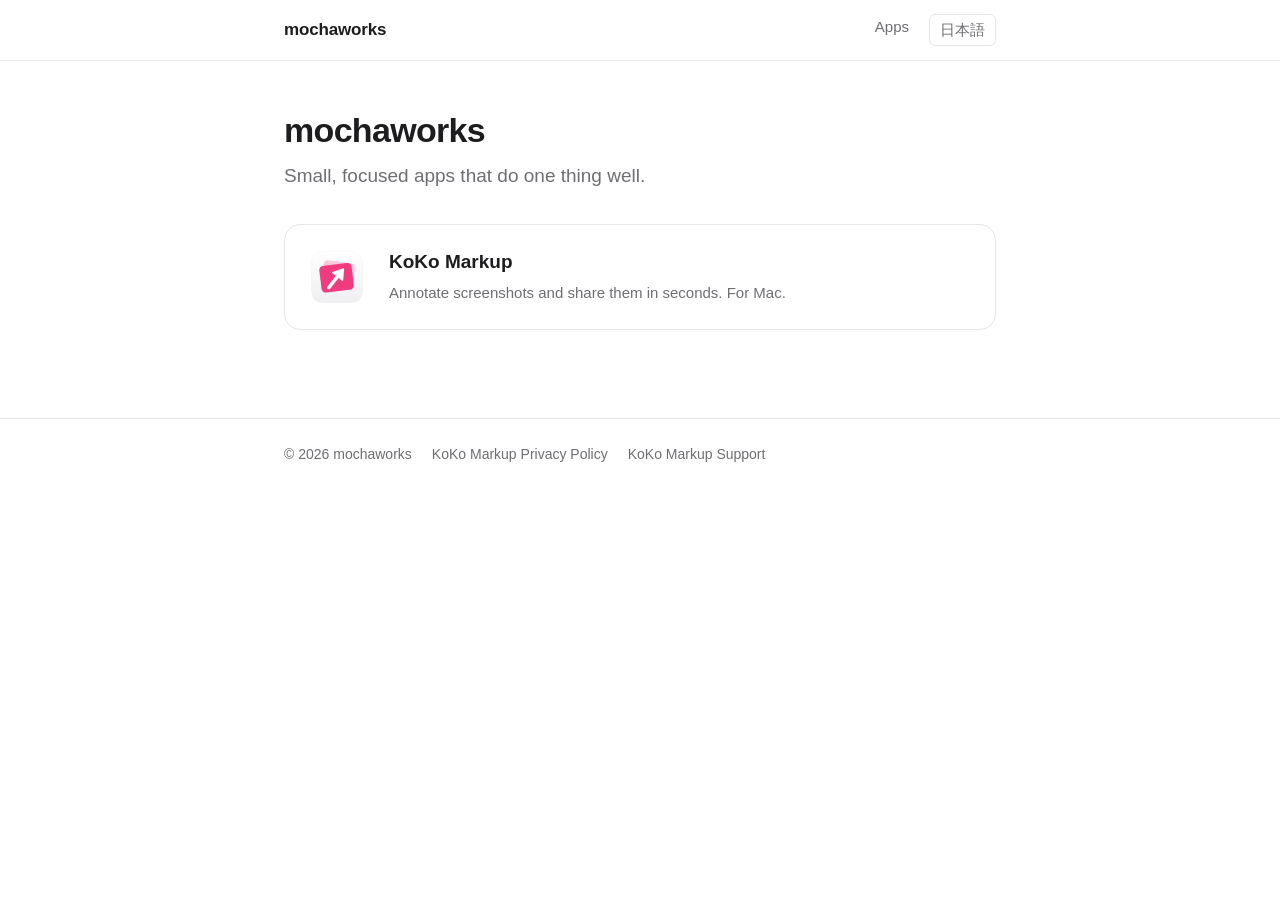
==== index.html @ 4ca8cd2d "mochaworks のサイトと KoKo Markup のページを追加する 開発者トップ、KoKo Markup の紹介・プライバシーポリシー・サポートを英語と日本語で用意する。  Co-Autho" ====
<!doctype html>
<html lang="en">
<head>
<meta charset="utf-8">
<meta name="viewport" content="width=device-width, initial-scale=1">
<title>mochaworks</title>
<meta name="description" content="Simple, focused apps for Mac by mochaworks.">
<link rel="stylesheet" href="/assets/style.css">
<link rel="alternate" hreflang="en" href="https://mochaworks.github.io/">
<link rel="alternate" hreflang="ja" href="https://mochaworks.github.io/ja/">
</head>
<body>
<header class="site-header"><div class="wrap">
<a class="brand" href="/">mochaworks</a>
<nav><a href="/">Apps</a><a class="lang" href="/ja/" hreflang="ja">日本語</a></nav>
</div></header>
<main><div class="wrap">
<h1>mochaworks</h1>
<p class="lead">Small, focused apps that do one thing well.</p>
<div class="cards">
<a class="card" href="/kokomarkup/"><img src="/kokomarkup/icon.png" alt=""><div><strong>KoKo Markup</strong><span>Annotate screenshots and share them in seconds. For Mac.</span></div></a>
</div>
</div></main>
<footer class="site-footer"><div class="wrap">
<span>© 2026 mochaworks</span>
<a href="/kokomarkup/privacy/">KoKo Markup Privacy Policy</a>
<a href="/kokomarkup/support/">KoKo Markup Support</a>
</div></footer>
</body>
</html>
---- assets/style.css ----
/* mochaworks — 全ページ共通のスタイル */

:root {
  --bg: #ffffff;
  --bg-soft: #f6f6f8;
  --text: #1d1d1f;
  --text-soft: #6e6e73;
  --line: #e5e5ea;
  --accent: #e8336f;
  --accent-soft: #fde8ef;
  color-scheme: light dark;
}

@media (prefers-color-scheme: dark) {
  :root {
    --bg: #1c1c1e;
    --bg-soft: #2c2c2e;
    --text: #f5f5f7;
    --text-soft: #a1a1a6;
    --line: #3a3a3c;
    --accent: #ff5c8d;
    --accent-soft: #3d1f2a;
  }
}

* { box-sizing: border-box; }

body {
  margin: 0;
  background: var(--bg);
  color: var(--text);
  font-family: -apple-system, BlinkMacSystemFont, "Hiragino Sans", "Hiragino Kaku Gothic ProN", "Helvetica Neue", sans-serif;
  font-size: 17px;
  line-height: 1.7;
  -webkit-font-smoothing: antialiased;
}

a { color: var(--accent); text-decoration: none; }
a:hover { text-decoration: underline; }

.wrap { max-width: 760px; margin: 0 auto; padding: 0 24px; }

/* ヘッダー */
.site-header { border-bottom: 1px solid var(--line); }
.site-header .wrap { display: flex; align-items: center; gap: 16px; height: 60px; }
.brand { font-weight: 700; color: var(--text); letter-spacing: -0.01em; }
.site-header nav { margin-left: auto; display: flex; gap: 20px; font-size: 15px; }
.site-header nav a { color: var(--text-soft); }
.site-header nav a.lang { border: 1px solid var(--line); border-radius: 6px; padding: 2px 10px; }

main { padding: 48px 0 64px; }

h1 { font-size: 34px; line-height: 1.25; margin: 0 0 8px; letter-spacing: -0.02em; }
h2 { font-size: 22px; margin: 40px 0 12px; letter-spacing: -0.01em; }
h3 { font-size: 18px; margin: 28px 0 8px; }
p, ul, ol { margin: 0 0 16px; }
li { margin-bottom: 6px; }
.lead { color: var(--text-soft); font-size: 19px; margin-bottom: 32px; }
.meta { color: var(--text-soft); font-size: 14px; }

kbd {
  font-family: inherit;
  font-size: 0.9em;
  background: var(--bg-soft);
  border: 1px solid var(--line);
  border-radius: 5px;
  padding: 1px 6px;
}

/* アプリの見出し（アイコン＋名前） */
.app-hero { display: flex; align-items: center; gap: 24px; margin-bottom: 32px; }
.app-hero img { width: 112px; height: 112px; }
.app-hero h1 { margin-bottom: 4px; }
.app-hero p { margin: 0; color: var(--text-soft); font-size: 19px; }

.badge {
  display: inline-block;
  background: var(--accent-soft);
  color: var(--accent);
  font-size: 14px;
  font-weight: 600;
  border-radius: 999px;
  padding: 4px 12px;
  margin-top: 12px;
}

/* アプリ一覧・リンクのカード */
.cards { display: grid; gap: 16px; margin: 24px 0; }
.card {
  display: flex;
  align-items: center;
  gap: 20px;
  border: 1px solid var(--line);
  border-radius: 16px;
  padding: 20px;
  color: var(--text);
}
.card:hover { text-decoration: none; background: var(--bg-soft); }
.card img { width: 64px; height: 64px; flex: none; }
.card strong { display: block; font-size: 19px; }
.card span { color: var(--text-soft); font-size: 15px; }

.links { display: flex; flex-wrap: wrap; gap: 12px; margin: 24px 0 8px; }
.links a {
  border: 1px solid var(--line);
  border-radius: 10px;
  padding: 8px 16px;
  font-size: 15px;
  font-weight: 600;
}

.contact {
  background: var(--bg-soft);
  border-radius: 14px;
  padding: 20px 24px;
  margin: 24px 0;
}
.contact p:last-child { margin-bottom: 0; }

/* フッター */
.site-footer { border-top: 1px solid var(--line); padding: 24px 0 40px; color: var(--text-soft); font-size: 14px; }
.site-footer .wrap { display: flex; flex-wrap: wrap; gap: 8px 20px; }
.site-footer a { color: var(--text-soft); }
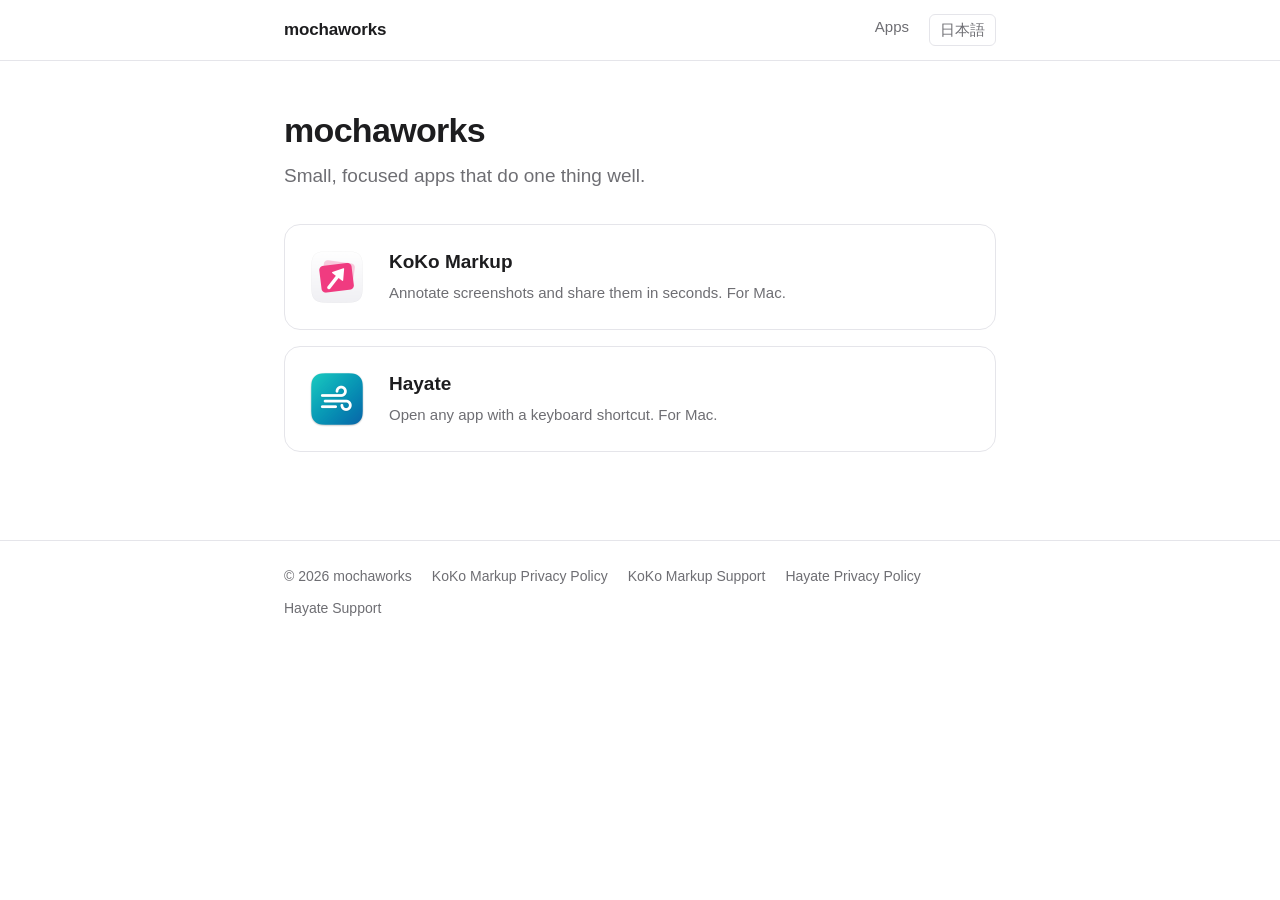
==== commit 4e177097: "Hayate の紹介・サポート・プライバシーポリシーのページを追加 Co-Authored-By: Claude Opus 5.5 <noreply@anthropic.com> Claude-Ses" ====
--- a/index.html
+++ b/index.html
@@ -19,12 +19,15 @@
 <p class="lead">Small, focused apps that do one thing well.</p>
 <div class="cards">
 <a class="card" href="/kokomarkup/"><img src="/kokomarkup/icon.png" alt=""><div><strong>KoKo Markup</strong><span>Annotate screenshots and share them in seconds. For Mac.</span></div></a>
+<a class="card" href="/hayate/"><img src="/hayate/icon.png" alt=""><div><strong>Hayate</strong><span>Open any app with a keyboard shortcut. For Mac.</span></div></a>
 </div>
 </div></main>
 <footer class="site-footer"><div class="wrap">
 <span>© 2026 mochaworks</span>
 <a href="/kokomarkup/privacy/">KoKo Markup Privacy Policy</a>
 <a href="/kokomarkup/support/">KoKo Markup Support</a>
+<a href="/hayate/privacy/">Hayate Privacy Policy</a>
+<a href="/hayate/support/">Hayate Support</a>
 </div></footer>
 </body>
 </html>
